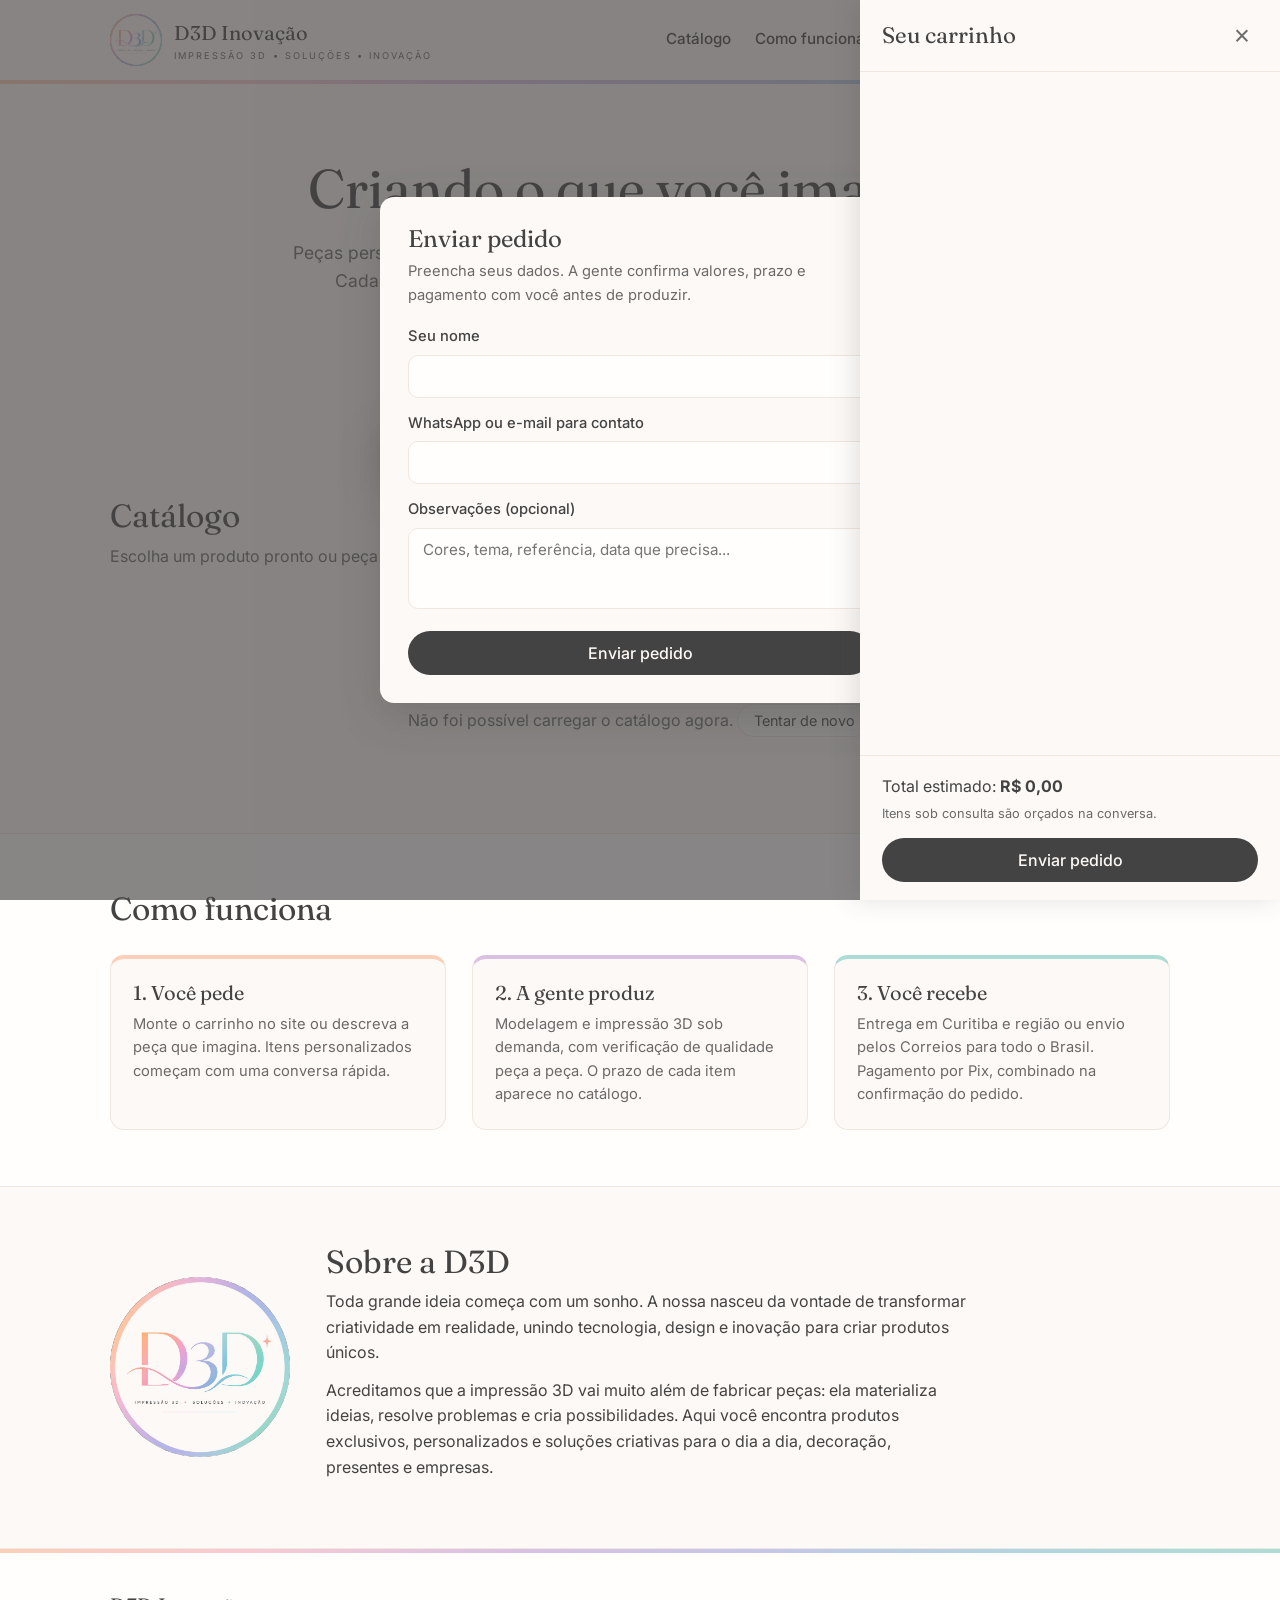
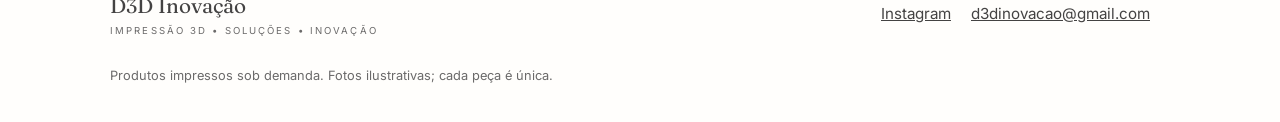
==== index.html @ 58ce74ce "feat: site do catálogo D3D com carrinho, API Apps Script e identidade da marca" ====
<!DOCTYPE html>
<html lang="pt-BR">
<head>
  <meta charset="UTF-8">
  <meta name="viewport" content="width=device-width, initial-scale=1.0">
  <title>D3D Inovação | Impressão 3D, Soluções e Inovação</title>
  <meta name="description" content="Catálogo da D3D Inovação: peças personalizadas, maquetes de relevo, mapas táteis e soluções em impressão 3D. Criando o que você imagina.">
  <meta property="og:title" content="D3D Inovação">
  <meta property="og:description" content="Impressão 3D, soluções e inovação. Criando o que você imagina.">
  <meta property="og:image" content="https://d3dinovacao.github.io/img/logo.jpeg">
  <meta property="og:url" content="https://d3dinovacao.github.io/">
  <meta property="og:type" content="website">
  <link rel="icon" href="img/logo.jpeg">
  <link rel="preconnect" href="https://fonts.googleapis.com">
  <link rel="preconnect" href="https://fonts.gstatic.com" crossorigin>
  <link href="https://fonts.googleapis.com/css2?family=Fraunces:opsz,wght@9..144,300;9..144,400;9..144,600&family=Inter:wght@400;500;600&display=swap" rel="stylesheet">
  <link rel="stylesheet" href="css/style.css">
</head>
<body>

  <header class="topo">
    <div class="topo-inner">
      <a class="marca" href="#inicio" aria-label="D3D Inovação, início">
        <img src="img/logo.jpeg" alt="Logo da D3D Inovação" class="marca-logo">
        <span class="marca-texto">
          <span class="marca-nome">D3D Inovação</span>
          <span class="marca-tagline">IMPRESSÃO 3D &bull; SOLUÇÕES &bull; INOVAÇÃO</span>
        </span>
      </a>
      <nav class="menu" aria-label="Navegação principal">
        <a href="#catalogo">Catálogo</a>
        <a href="#como-funciona">Como funciona</a>
        <a href="#sobre">Sobre</a>
        <a href="#contato">Contato</a>
      </nav>
      <button class="btn-carrinho" id="btn-carrinho" aria-label="Abrir carrinho">
        <svg viewBox="0 0 24 24" width="22" height="22" fill="none" stroke="currentColor" stroke-width="1.8" aria-hidden="true"><circle cx="9" cy="20" r="1.6"/><circle cx="17" cy="20" r="1.6"/><path d="M3 4h2l2.4 12h10.2l1.9-8H6.2"/></svg>
        <span>Carrinho</span>
        <span class="carrinho-badge" id="carrinho-badge" hidden>0</span>
      </button>
    </div>
    <div class="barra-gradiente" aria-hidden="true"></div>
  </header>

  <main id="inicio">

    <section class="hero">
      <div class="hero-inner">
        <h1>Criando o que você imagina</h1>
        <p class="hero-sub">Peças personalizadas, maquetes de relevo e soluções sob medida em impressão 3D. Cada projeto desenvolvido com cuidado, precisão e atenção aos detalhes.</p>
        <div class="hero-acoes">
          <a class="btn btn-primario" href="#catalogo">Ver catálogo</a>
          <a class="btn btn-secundario" href="#contato">Falar com a gente</a>
        </div>
      </div>
    </section>

    <section class="catalogo" id="catalogo">
      <div class="secao-inner">
        <h2>Catálogo</h2>
        <p class="secao-sub">Escolha um produto pronto ou peça uma versão personalizada. Tudo impresso sob demanda.</p>

        <div class="filtros" role="group" aria-label="Filtrar por categoria">
          <div class="filtros-chips" id="filtros-chips"></div>
          <label class="busca">
            <span class="visually-hidden">Buscar produto</span>
            <input type="search" id="busca-input" placeholder="Buscar produto...">
          </label>
        </div>

        <div class="grade" id="grade-produtos" aria-live="polite">
          <p class="estado" id="estado-catalogo">Carregando o catálogo...</p>
        </div>
      </div>
    </section>

    <section class="como-funciona" id="como-funciona">
      <div class="secao-inner">
        <h2>Como funciona</h2>
        <ol class="passos">
          <li>
            <h3>1. Você pede</h3>
            <p>Monte o carrinho no site ou descreva a peça que imagina. Itens personalizados começam com uma conversa rápida.</p>
          </li>
          <li>
            <h3>2. A gente produz</h3>
            <p>Modelagem e impressão 3D sob demanda, com verificação de qualidade peça a peça. O prazo de cada item aparece no catálogo.</p>
          </li>
          <li>
            <h3>3. Você recebe</h3>
            <p>Entrega em Curitiba e região ou envio pelos Correios para todo o Brasil. Pagamento por Pix, combinado na confirmação do pedido.</p>
          </li>
        </ol>
      </div>
    </section>

    <section class="sobre" id="sobre">
      <div class="secao-inner sobre-grid">
        <img src="img/logo.jpeg" alt="Marca circular da D3D Inovação" class="sobre-logo">
        <div>
          <h2>Sobre a D3D</h2>
          <p>Toda grande ideia começa com um sonho. A nossa nasceu da vontade de transformar criatividade em realidade, unindo tecnologia, design e inovação para criar produtos únicos.</p>
          <p>Acreditamos que a impressão 3D vai muito além de fabricar peças: ela materializa ideias, resolve problemas e cria possibilidades. Aqui você encontra produtos exclusivos, personalizados e soluções criativas para o dia a dia, decoração, presentes e empresas.</p>
        </div>
      </div>
    </section>

  </main>

  <footer class="rodape" id="contato">
    <div class="barra-gradiente" aria-hidden="true"></div>
    <div class="secao-inner rodape-grid">
      <div>
        <p class="rodape-marca">D3D Inovação</p>
        <p class="rodape-tagline">IMPRESSÃO 3D &bull; SOLUÇÕES &bull; INOVAÇÃO</p>
      </div>
      <ul class="rodape-contatos">
        <li><a id="link-instagram" href="https://www.instagram.com/d3dinovacao" target="_blank" rel="noopener">Instagram</a></li>
        <li><a id="link-email" href="mailto:d3dinovacao@gmail.com">d3dinovacao@gmail.com</a></li>
        <li><a id="link-whatsapp" href="#" hidden>WhatsApp</a></li>
      </ul>
      <p class="rodape-nota">Produtos impressos sob demanda. Fotos ilustrativas; cada peça é única.</p>
    </div>
  </footer>

  <!-- Carrinho -->
  <div class="drawer-fundo" id="drawer-fundo" hidden></div>
  <aside class="drawer" id="drawer-carrinho" aria-label="Carrinho de compras" hidden>
    <div class="drawer-topo">
      <h2>Seu carrinho</h2>
      <button class="btn-fechar" id="btn-fechar-carrinho" aria-label="Fechar carrinho">&times;</button>
    </div>
    <div class="drawer-itens" id="drawer-itens"></div>
    <div class="drawer-rodape">
      <p class="drawer-total">Total estimado: <strong id="drawer-total">R$ 0,00</strong></p>
      <p class="drawer-obs">Itens sob consulta são orçados na conversa.</p>
      <button class="btn btn-primario btn-cheio" id="btn-finalizar">Enviar pedido</button>
    </div>
  </aside>

  <!-- Modal de produto -->
  <div class="modal-fundo" id="modal-fundo" hidden>
    <div class="modal" role="dialog" aria-modal="true" aria-labelledby="modal-titulo">
      <button class="btn-fechar" id="btn-fechar-modal" aria-label="Fechar">&times;</button>
      <div id="modal-conteudo"></div>
    </div>
  </div>

  <!-- Modal de checkout -->
  <div class="modal-fundo" id="checkout-fundo" hidden>
    <div class="modal" role="dialog" aria-modal="true" aria-labelledby="checkout-titulo">
      <button class="btn-fechar" id="btn-fechar-checkout" aria-label="Fechar">&times;</button>
      <h2 id="checkout-titulo">Enviar pedido</h2>
      <p class="checkout-sub">Preencha seus dados. A gente confirma valores, prazo e pagamento com você antes de produzir.</p>
      <form id="form-checkout">
        <label>Seu nome
          <input type="text" name="nome" required maxlength="120" autocomplete="name">
        </label>
        <label>WhatsApp ou e-mail para contato
          <input type="text" name="contato" required maxlength="120" autocomplete="tel">
        </label>
        <label>Observações (opcional)
          <textarea name="observacoes" rows="3" maxlength="500" placeholder="Cores, tema, referência, data que precisa..."></textarea>
        </label>
        <button class="btn btn-primario btn-cheio" type="submit" id="btn-enviar-pedido">Enviar pedido</button>
        <p class="checkout-erro" id="checkout-erro" hidden></p>
      </form>
      <div id="checkout-sucesso" hidden></div>
    </div>
  </div>

  <div class="toast" id="toast" role="status" hidden></div>

  <script src="js/config.js"></script>
  <script src="js/app.js"></script>

  <!-- Tracking de visitas (LGPD: 18 campos anônimos, sem cookies e sem dados pessoais) -->
  <script>
  (function(){var T=(window.D3D_CONFIG||{}).TRACKING_URL;if(!T)return;function d(){var u=navigator.userAgent.toLowerCase();if(/tablet|ipad|playbook|silk/i.test(u))return'tablet';if(/mobile|iphone|ipod|android|blackberry|opera mini|iemobile/i.test(u))return'mobile';return'desktop'}function g(p){try{return new URLSearchParams(location.search).get(p)||''}catch(e){return''}}var o={timestamp:new Date().toISOString(),timezone:Intl.DateTimeFormat().resolvedOptions().timeZone||'',timezoneOffset:new Date().getTimezoneOffset(),page:location.href,pathname:location.pathname,referrer:document.referrer||'direct',pageTitle:document.title,language:navigator.language||'',deviceType:d(),screenOrientation:screen.orientation?screen.orientation.type.split('-')[0]:'',connectionType:navigator.connection?navigator.connection.effectiveType:'',loadTime:0,utmSource:g('utm_source'),utmMedium:g('utm_medium'),utmCampaign:g('utm_campaign'),utmTerm:g('utm_term'),utmContent:g('utm_content'),prefersColorScheme:matchMedia('(prefers-color-scheme:dark)').matches?'dark':'light',origin:location.origin};function s(){setTimeout(function(){o.loadTime=Math.round(performance.now());fetch(T,{method:'POST',mode:'no-cors',headers:{'Content-Type':'text/plain'},body:JSON.stringify(o)}).catch(function(){})},100)}if(document.readyState==='complete')s();else addEventListener('load',s)})();
  </script>
</body>
</html>
---- css/style.css ----
/* D3D Inovação - identidade do BRAND.md
   Fundo off-white, texto grafite, paleta pastel só como acento. */

:root {
  --coral: #FDCFB9;
  --rosa: #F8CBD4;
  --lilas: #DAC1E4;
  --azul-lavanda: #C4C6E9;
  --azul-gelo: #B0D5E0;
  --verde-agua: #ACDDD4;
  --off-white: #FDF9F6;
  --grafite: #444343;
  --grafite-suave: #6b6a6a;
  --card: #FFFEFC;
  --borda: #f0e7e0;
  --gradiente: linear-gradient(90deg, var(--coral), var(--rosa), var(--lilas), var(--azul-lavanda), var(--azul-gelo), var(--verde-agua));
  --sombra: 0 2px 14px rgba(68, 67, 67, 0.08);
  --raio: 14px;
  --fonte-titulo: "Fraunces", Georgia, serif;
  --fonte-corpo: "Inter", system-ui, -apple-system, sans-serif;
}

* { box-sizing: border-box; margin: 0; padding: 0; }

html { scroll-behavior: smooth; }

body {
  background: var(--off-white);
  color: var(--grafite);
  font-family: var(--fonte-corpo);
  font-size: 16px;
  line-height: 1.6;
}

img { max-width: 100%; display: block; }

h1, h2, h3 { font-family: var(--fonte-titulo); font-weight: 400; line-height: 1.2; }

a { color: var(--grafite); }

.visually-hidden {
  position: absolute; width: 1px; height: 1px;
  clip: rect(0 0 0 0); overflow: hidden; white-space: nowrap;
}

/* ---------------------------------------------------------------- topo */

.topo {
  position: sticky; top: 0; z-index: 40;
  background: rgba(253, 249, 246, 0.94);
  backdrop-filter: blur(8px);
}

.topo-inner {
  max-width: 1100px; margin: 0 auto; padding: 14px 20px;
  display: flex; align-items: center; gap: 24px;
}

.marca { display: flex; align-items: center; gap: 12px; text-decoration: none; }

.marca-logo { width: 52px; height: 52px; border-radius: 50%; object-fit: cover; }

.marca-nome { display: block; font-family: var(--fonte-titulo); font-size: 1.25rem; }

.marca-tagline {
  display: block; font-size: 0.58rem; letter-spacing: 0.22em;
  color: var(--grafite-suave); text-transform: uppercase;
}

.menu { display: flex; gap: 20px; margin-left: auto; }

.menu a {
  text-decoration: none; font-size: 0.95rem; font-weight: 500;
  padding: 6px 2px; border-bottom: 2px solid transparent;
}

.menu a:hover { border-bottom-color: var(--azul-gelo); }

.btn-carrinho {
  display: flex; align-items: center; gap: 8px;
  background: var(--card); border: 1px solid var(--borda);
  border-radius: 999px; padding: 9px 18px;
  font-family: var(--fonte-corpo); font-size: 0.95rem; font-weight: 500;
  color: var(--grafite); cursor: pointer; position: relative;
}

.btn-carrinho:hover { box-shadow: var(--sombra); }

.carrinho-badge {
  position: absolute; top: -6px; right: -6px;
  background: var(--grafite); color: var(--off-white);
  border-radius: 999px; min-width: 22px; height: 22px;
  display: flex; align-items: center; justify-content: center;
  font-size: 0.75rem; font-weight: 600; padding: 0 6px;
}

.barra-gradiente { height: 4px; background: var(--gradiente); }

/* ---------------------------------------------------------------- hero */

.hero { padding: 72px 20px 64px; text-align: center; }

.hero-inner { max-width: 720px; margin: 0 auto; }

.hero h1 { font-size: clamp(2.1rem, 5vw, 3.4rem); margin-bottom: 18px; }

.hero-sub { font-size: 1.1rem; color: var(--grafite-suave); margin-bottom: 30px; }

.hero-acoes { display: flex; gap: 14px; justify-content: center; flex-wrap: wrap; }

/* --------------------------------------------------------------- botões */

.btn {
  display: inline-block; padding: 12px 26px; border-radius: 999px;
  font-family: var(--fonte-corpo); font-size: 1rem; font-weight: 500;
  text-decoration: none; cursor: pointer; border: none;
}

.btn-primario { background: var(--grafite); color: var(--off-white); }

.btn-primario:hover { background: #2f2e2e; }

.btn-secundario {
  background: transparent; color: var(--grafite);
  border: 1px solid var(--grafite);
}

.btn-secundario:hover { background: rgba(68, 67, 67, 0.06); }

.btn-cheio { width: 100%; }

.btn[disabled] { opacity: 0.55; cursor: wait; }

/* --------------------------------------------------------------- seções */

.secao-inner { max-width: 1100px; margin: 0 auto; padding: 56px 20px; }

.secao-inner h2 { font-size: 2rem; margin-bottom: 8px; }

.secao-sub { color: var(--grafite-suave); margin-bottom: 28px; }

/* -------------------------------------------------------------- filtros */

.filtros {
  display: flex; gap: 16px; align-items: center; flex-wrap: wrap;
  margin-bottom: 28px;
}

.filtros-chips { display: flex; gap: 8px; flex-wrap: wrap; }

.chip {
  border: 1px solid var(--borda); background: var(--card);
  border-radius: 999px; padding: 7px 16px; cursor: pointer;
  font-family: var(--fonte-corpo); font-size: 0.9rem; color: var(--grafite);
}

.chip:hover { box-shadow: var(--sombra); }

.chip.ativo { background: var(--grafite); color: var(--off-white); border-color: var(--grafite); }

.busca { margin-left: auto; }

.busca input {
  border: 1px solid var(--borda); background: var(--card);
  border-radius: 999px; padding: 9px 18px; min-width: 220px;
  font-family: var(--fonte-corpo); font-size: 0.95rem; color: var(--grafite);
}

.busca input:focus { outline: 2px solid var(--azul-lavanda); }

/* ---------------------------------------------------------------- grade */

.grade {
  display: grid; gap: 22px;
  grid-template-columns: repeat(auto-fill, minmax(240px, 1fr));
}

.estado { grid-column: 1 / -1; text-align: center; color: var(--grafite-suave); padding: 40px 0; }

.card-produto {
  background: var(--card); border: 1px solid var(--borda);
  border-radius: var(--raio); overflow: hidden;
  display: flex; flex-direction: column;
  transition: box-shadow 0.15s ease, transform 0.15s ease;
}

.card-produto:hover { box-shadow: var(--sombra); transform: translateY(-2px); }

.card-img {
  aspect-ratio: 4 / 3; display: flex; align-items: center; justify-content: center;
  font-family: var(--fonte-titulo); font-size: 3rem; color: rgba(68, 67, 67, 0.5);
  background: var(--off-white); cursor: pointer; border: none; width: 100%; padding: 0;
}

.card-img img { width: 100%; height: 100%; object-fit: cover; }

.card-corpo { padding: 16px 18px 18px; display: flex; flex-direction: column; gap: 8px; flex: 1; }

.card-badge {
  align-self: flex-start; font-size: 0.72rem; letter-spacing: 0.08em;
  text-transform: uppercase; background: var(--off-white);
  border: 1px solid var(--borda); border-radius: 999px; padding: 3px 10px;
  color: var(--grafite-suave);
}

.card-nome {
  font-family: var(--fonte-corpo); font-weight: 600; font-size: 1.02rem;
  cursor: pointer; background: none; border: none; text-align: left;
  color: var(--grafite); padding: 0;
}

.card-nome:hover { text-decoration: underline; }

.card-desc { font-size: 0.88rem; color: var(--grafite-suave); flex: 1; }

.card-preco { font-weight: 600; font-size: 1.05rem; }

.card-prazo { font-size: 0.8rem; color: var(--grafite-suave); }

.card-acoes { display: flex; gap: 10px; margin-top: 6px; }

.card-acoes .btn { padding: 9px 16px; font-size: 0.9rem; flex: 1; text-align: center; }

/* --------------------------------------------------------- como funciona */

.como-funciona { background: var(--card); border-top: 1px solid var(--borda); border-bottom: 1px solid var(--borda); }

.passos {
  list-style: none; display: grid; gap: 26px; margin-top: 26px;
  grid-template-columns: repeat(auto-fit, minmax(240px, 1fr));
}

.passos h3 { font-size: 1.25rem; margin-bottom: 8px; }

.passos li {
  background: var(--off-white); border: 1px solid var(--borda);
  border-radius: var(--raio); padding: 22px;
  border-top: 4px solid var(--azul-gelo);
}

.passos li:nth-child(1) { border-top-color: var(--coral); }
.passos li:nth-child(2) { border-top-color: var(--lilas); }
.passos li:nth-child(3) { border-top-color: var(--verde-agua); }

.passos p { font-size: 0.92rem; color: var(--grafite-suave); }

/* ---------------------------------------------------------------- sobre */

.sobre-grid { display: grid; grid-template-columns: 180px 1fr; gap: 36px; align-items: center; }

.sobre-logo { width: 180px; height: 180px; border-radius: 50%; object-fit: cover; }

.sobre p { margin-bottom: 12px; max-width: 640px; }

@media (max-width: 640px) {
  .sobre-grid { grid-template-columns: 1fr; text-align: center; }
  .sobre-logo { margin: 0 auto; }
  .sobre p { text-align: left; }
}

/* --------------------------------------------------------------- rodapé */

.rodape { background: var(--card); border-top: 1px solid var(--borda); }

.rodape .barra-gradiente { margin-bottom: 0; }

.rodape-grid { display: flex; flex-wrap: wrap; gap: 28px; align-items: center; padding: 36px 20px; }

.rodape-marca { font-family: var(--fonte-titulo); font-size: 1.3rem; }

.rodape-tagline { font-size: 0.6rem; letter-spacing: 0.22em; color: var(--grafite-suave); }

.rodape-contatos { list-style: none; display: flex; gap: 20px; flex-wrap: wrap; margin-left: auto; }

.rodape-contatos a { font-size: 0.95rem; }

.rodape-nota { width: 100%; font-size: 0.8rem; color: var(--grafite-suave); }

/* --------------------------------------------------------------- drawer */

.drawer-fundo, .modal-fundo {
  position: fixed; inset: 0; background: rgba(68, 67, 67, 0.4); z-index: 50;
}

.drawer {
  position: fixed; top: 0; right: 0; bottom: 0; width: min(420px, 100vw);
  background: var(--off-white); z-index: 60; display: flex; flex-direction: column;
  box-shadow: -6px 0 24px rgba(68, 67, 67, 0.15);
}

.drawer-topo {
  display: flex; align-items: center; justify-content: space-between;
  padding: 18px 22px; border-bottom: 1px solid var(--borda);
}

.drawer-topo h2 { font-size: 1.4rem; }

.btn-fechar {
  background: none; border: none; font-size: 1.7rem; line-height: 1;
  cursor: pointer; color: var(--grafite-suave); padding: 4px 8px;
}

.btn-fechar:hover { color: var(--grafite); }

.drawer-itens { flex: 1; overflow-y: auto; padding: 16px 22px; }

.drawer-vazio { color: var(--grafite-suave); text-align: center; padding: 40px 0; }

.item-carrinho {
  display: flex; gap: 12px; align-items: center;
  padding: 12px 0; border-bottom: 1px solid var(--borda);
}

.item-info { flex: 1; }

.item-nome { font-weight: 600; font-size: 0.95rem; }

.item-preco { font-size: 0.85rem; color: var(--grafite-suave); }

.item-qtd { display: flex; align-items: center; gap: 8px; }

.item-qtd button {
  width: 28px; height: 28px; border-radius: 50%;
  border: 1px solid var(--borda); background: var(--card);
  cursor: pointer; font-size: 1rem; color: var(--grafite);
}

.item-qtd button:hover { box-shadow: var(--sombra); }

.item-remover {
  background: none; border: none; color: var(--grafite-suave);
  cursor: pointer; font-size: 0.8rem; text-decoration: underline;
}

.drawer-rodape { padding: 18px 22px; border-top: 1px solid var(--borda); }

.drawer-total { margin-bottom: 4px; }

.drawer-obs { font-size: 0.8rem; color: var(--grafite-suave); margin-bottom: 14px; }

/* ---------------------------------------------------------------- modal */

.modal-fundo { display: flex; align-items: center; justify-content: center; padding: 20px; }

.modal {
  background: var(--off-white); border-radius: var(--raio);
  max-width: 520px; width: 100%; max-height: 90vh; overflow-y: auto;
  padding: 28px; position: relative; box-shadow: 0 12px 40px rgba(68, 67, 67, 0.25);
}

.modal .btn-fechar { position: absolute; top: 12px; right: 12px; }

.modal h2 { font-size: 1.5rem; margin-bottom: 6px; padding-right: 30px; }

.modal-img {
  aspect-ratio: 4 / 3; border-radius: 10px; overflow: hidden;
  display: flex; align-items: center; justify-content: center;
  font-family: var(--fonte-titulo); font-size: 4rem; color: rgba(68, 67, 67, 0.5);
  background: var(--off-white); margin-bottom: 16px;
}

.modal-img img { width: 100%; height: 100%; object-fit: cover; }

.modal-categoria { font-size: 0.8rem; letter-spacing: 0.08em; text-transform: uppercase; color: var(--grafite-suave); }

.modal-desc { margin: 10px 0 14px; color: var(--grafite-suave); }

.modal-preco { font-size: 1.3rem; font-weight: 600; margin-bottom: 4px; }

.modal-prazo { font-size: 0.85rem; color: var(--grafite-suave); margin-bottom: 18px; }

/* ------------------------------------------------------------- checkout */

.checkout-sub { color: var(--grafite-suave); font-size: 0.92rem; margin: 6px 0 18px; }

#form-checkout label { display: block; margin-bottom: 14px; font-weight: 500; font-size: 0.92rem; }

#form-checkout input, #form-checkout textarea {
  width: 100%; margin-top: 6px; padding: 11px 14px;
  border: 1px solid var(--borda); border-radius: 10px;
  background: var(--card); font-family: var(--fonte-corpo);
  font-size: 0.95rem; color: var(--grafite); resize: vertical;
}

#form-checkout input:focus, #form-checkout textarea:focus { outline: 2px solid var(--azul-lavanda); }

.checkout-erro { color: #a33; font-size: 0.88rem; margin-top: 10px; }

.checkout-sucesso-caixa { text-align: center; padding: 10px 0; }

.checkout-sucesso-caixa h3 { font-size: 1.3rem; margin-bottom: 10px; }

.checkout-sucesso-caixa p { color: var(--grafite-suave); font-size: 0.92rem; margin-bottom: 16px; }

/* ---------------------------------------------------------------- toast */

.toast {
  position: fixed; bottom: 24px; left: 50%; transform: translateX(-50%);
  background: var(--grafite); color: var(--off-white);
  padding: 12px 22px; border-radius: 999px; font-size: 0.92rem;
  z-index: 80; box-shadow: var(--sombra);
}

/* ----------------------------------------------------------- responsivo */

@media (max-width: 760px) {
  .menu { display: none; }
  .topo-inner { gap: 12px; }
  .btn-carrinho { margin-left: auto; }
  .busca { margin-left: 0; width: 100%; }
  .busca input { width: 100%; }
}

@media (prefers-reduced-motion: reduce) {
  html { scroll-behavior: auto; }
  .card-produto { transition: none; }
}
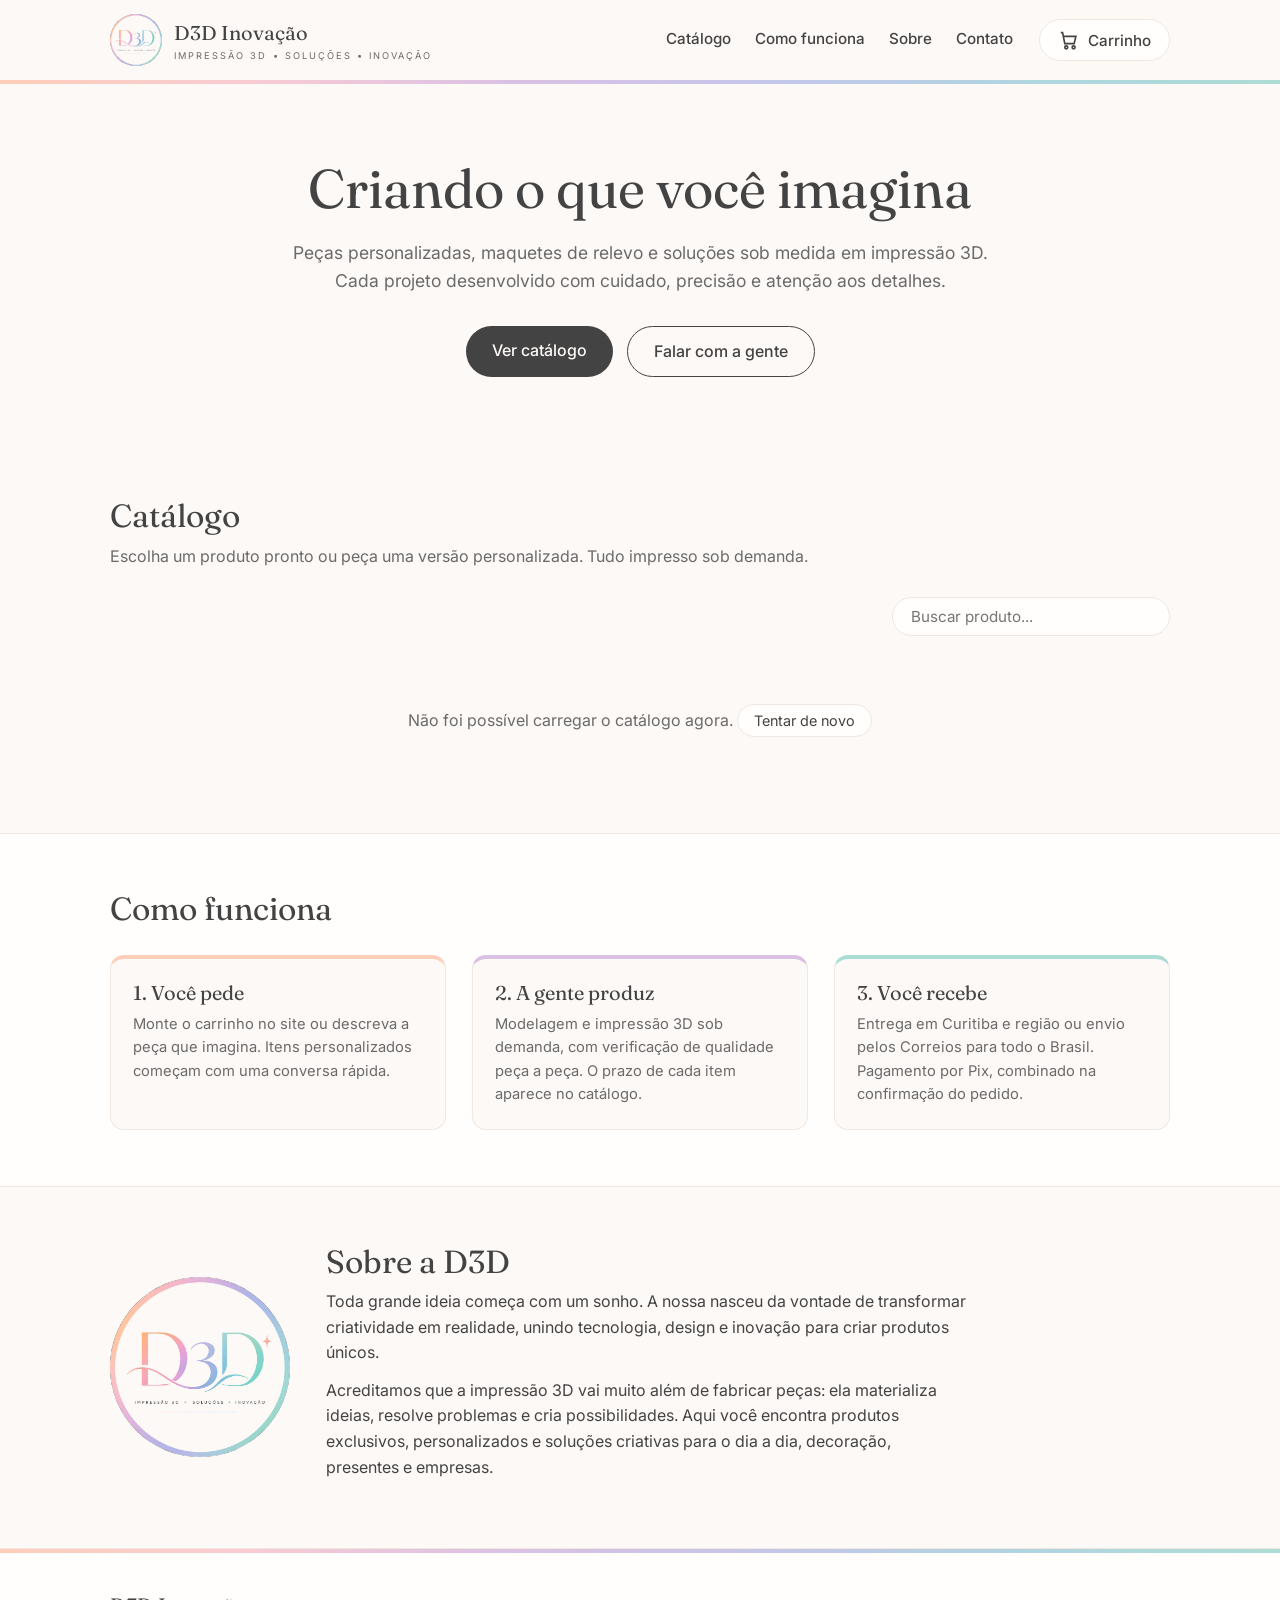
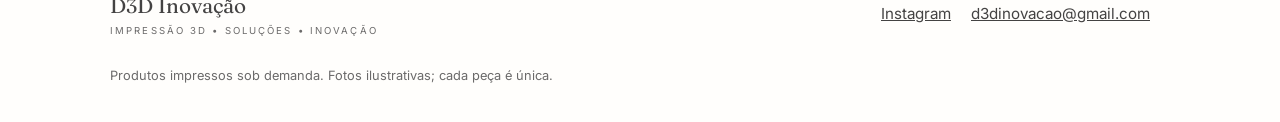
==== commit d0024451: "fix: hardening da revisão: setup fora da web, preço por id no servidor, anti formula injection, foco" ====
--- a/index.html
+++ b/index.html
@@ -68,7 +68,8 @@
           </label>
         </div>
 
-        <div class="grade" id="grade-produtos" aria-live="polite">
+        <p id="resultado-busca" class="visually-hidden" aria-live="polite"></p>
+        <div class="grade" id="grade-produtos">
           <p class="estado" id="estado-catalogo">Carregando o catálogo...</p>
         </div>
       </div>
--- a/css/style.css
+++ b/css/style.css
@@ -22,7 +22,11 @@
 
 * { box-sizing: border-box; margin: 0; padding: 0; }
 
-html { scroll-behavior: smooth; }
+[hidden] { display: none !important; }
+
+body.sem-scroll { overflow: hidden; }
+
+html { scroll-behavior: smooth; scroll-padding-top: 96px; }
 
 body {
   background: var(--off-white);
@@ -166,7 +170,7 @@
   font-family: var(--fonte-corpo); font-size: 0.95rem; color: var(--grafite);
 }
 
-.busca input:focus { outline: 2px solid var(--azul-lavanda); }
+.busca input:focus { outline: 2px solid var(--grafite); outline-offset: 1px; }
 
 /* ---------------------------------------------------------------- grade */
 
@@ -302,7 +306,7 @@
 
 .btn-fechar:hover { color: var(--grafite); }
 
-.drawer-itens { flex: 1; overflow-y: auto; padding: 16px 22px; }
+.drawer-itens { flex: 1; overflow-y: auto; padding: 16px 22px; overscroll-behavior: contain; }
 
 .drawer-vazio { color: var(--grafite-suave); text-align: center; padding: 40px 0; }
 
@@ -346,6 +350,7 @@
   background: var(--off-white); border-radius: var(--raio);
   max-width: 520px; width: 100%; max-height: 90vh; overflow-y: auto;
   padding: 28px; position: relative; box-shadow: 0 12px 40px rgba(68, 67, 67, 0.25);
+  overscroll-behavior: contain;
 }
 
 .modal .btn-fechar { position: absolute; top: 12px; right: 12px; }
@@ -382,7 +387,7 @@
   font-size: 0.95rem; color: var(--grafite); resize: vertical;
 }
 
-#form-checkout input:focus, #form-checkout textarea:focus { outline: 2px solid var(--azul-lavanda); }
+#form-checkout input:focus, #form-checkout textarea:focus { outline: 2px solid var(--grafite); outline-offset: 1px; }
 
 .checkout-erro { color: #a33; font-size: 0.88rem; margin-top: 10px; }
 
@@ -404,9 +409,13 @@
 /* ----------------------------------------------------------- responsivo */
 
 @media (max-width: 760px) {
-  .menu { display: none; }
-  .topo-inner { gap: 12px; }
+  .topo-inner { gap: 12px; flex-wrap: wrap; padding-bottom: 8px; }
   .btn-carrinho { margin-left: auto; }
+  .menu {
+    order: 3; width: 100%; margin-left: 0;
+    overflow-x: auto; white-space: nowrap; gap: 16px;
+    -webkit-overflow-scrolling: touch;
+  }
   .busca { margin-left: 0; width: 100%; }
   .busca input { width: 100%; }
 }
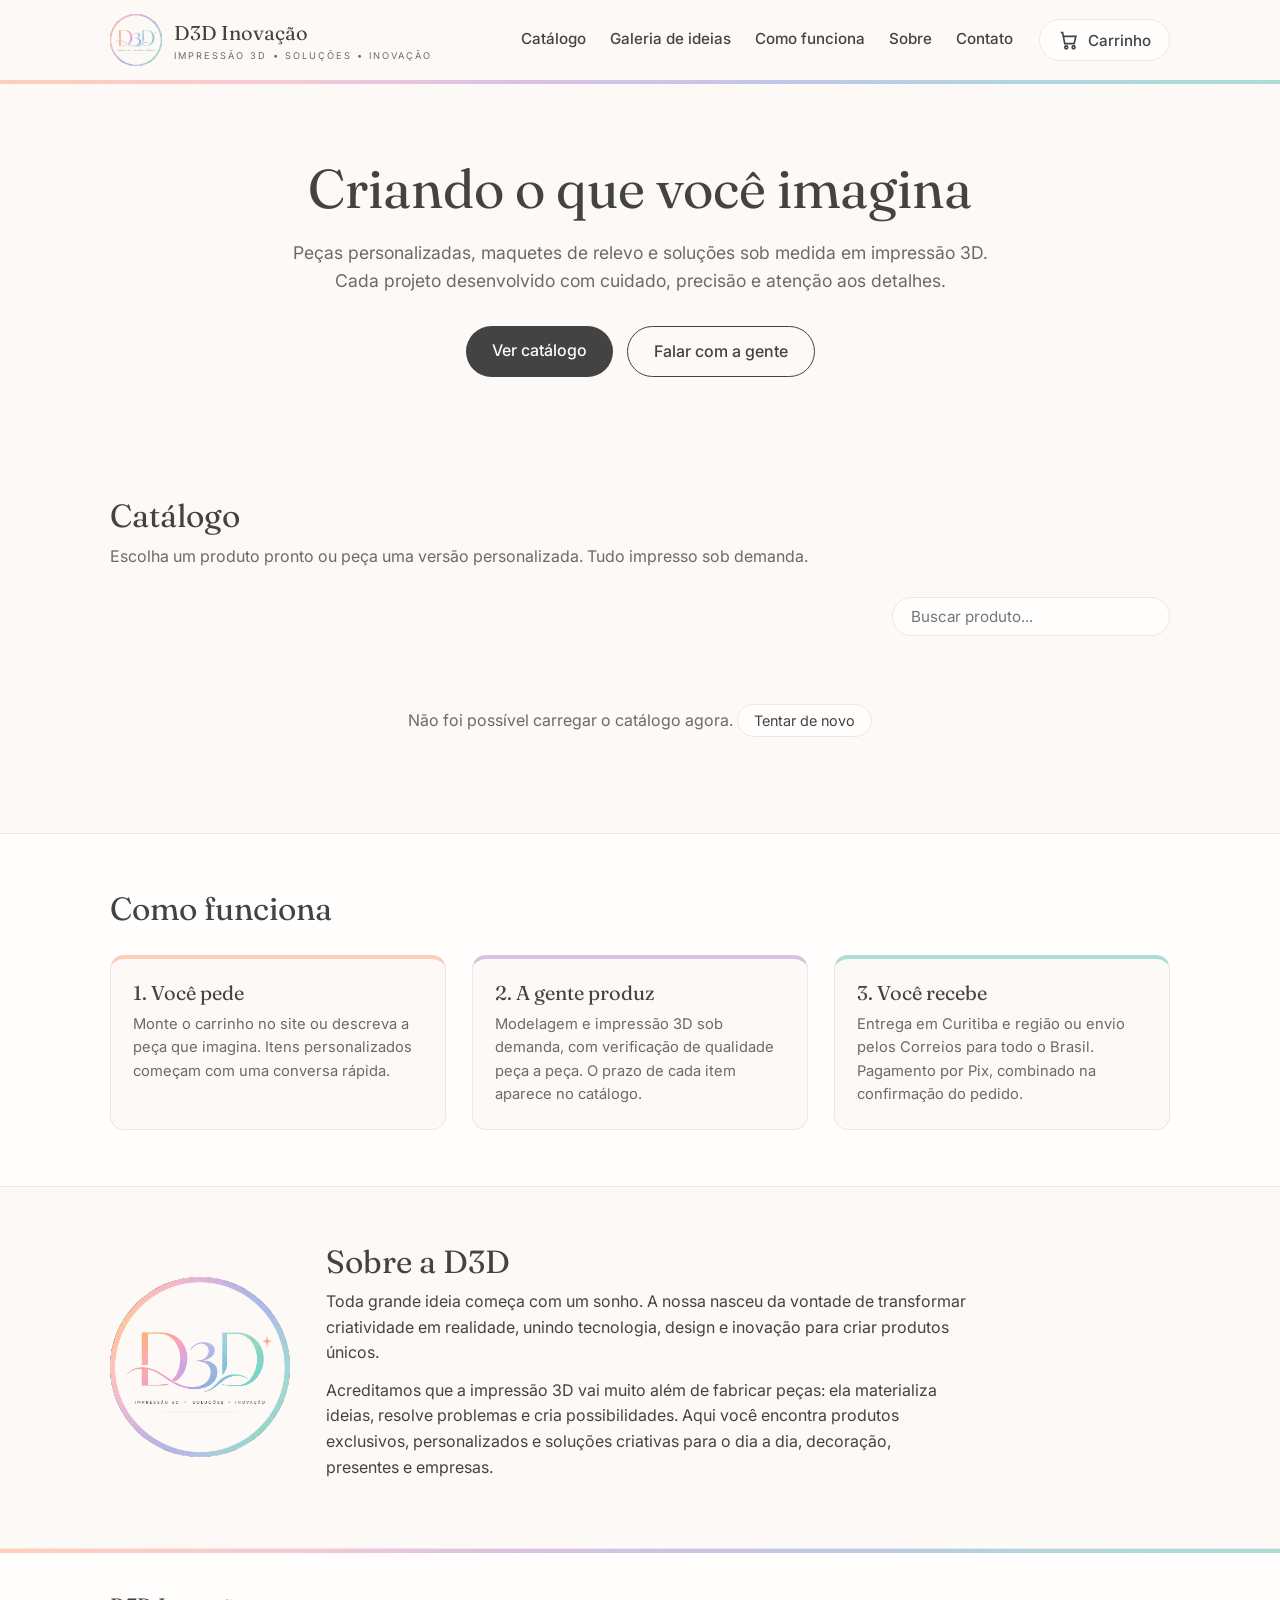
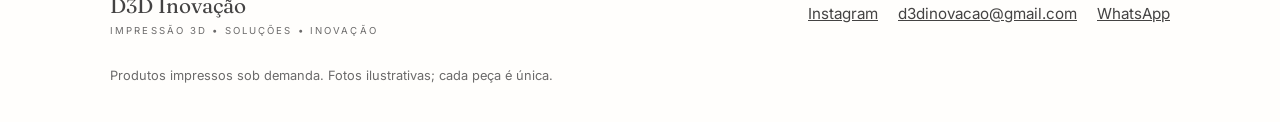
==== commit 16b5af0f: "feat: galeria de ideias com 4160 projetos codificados (SF/MW), midia via CDN das fontes" ====
--- a/index.html
+++ b/index.html
@@ -29,6 +29,7 @@
       </a>
       <nav class="menu" aria-label="Navegação principal">
         <a href="#catalogo">Catálogo</a>
+        <a href="galeria.html">Galeria de ideias</a>
         <a href="#como-funciona">Como funciona</a>
         <a href="#sobre">Sobre</a>
         <a href="#contato">Contato</a>
@@ -133,8 +134,7 @@
     </div>
     <div class="drawer-itens" id="drawer-itens"></div>
     <div class="drawer-rodape">
-      <p class="drawer-total">Total estimado: <strong id="drawer-total">R$ 0,00</strong></p>
-      <p class="drawer-obs">Itens sob consulta são orçados na conversa.</p>
+      <p class="drawer-obs">Valores e prazo são confirmados na conversa, sem compromisso.</p>
       <button class="btn btn-primario btn-cheio" id="btn-finalizar">Enviar pedido</button>
     </div>
   </aside>
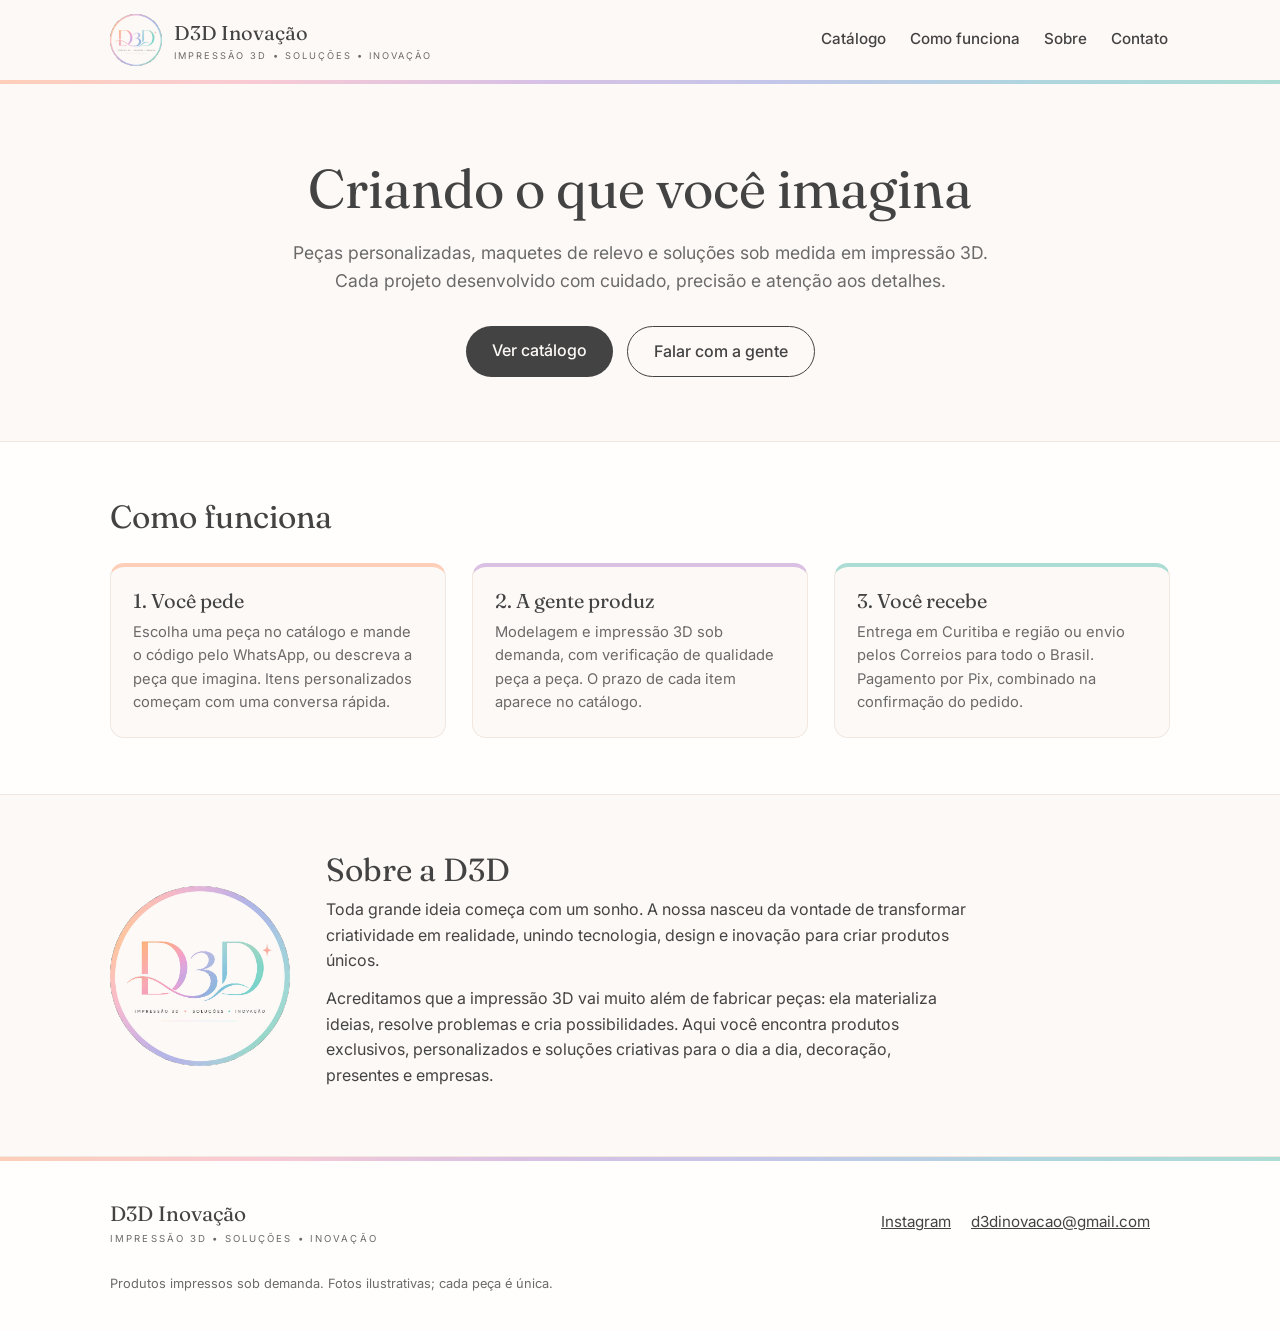
==== commit ad3272fe: "feat: galeria vira o catalogo; categoria Brindes Corporativos (BR-001..007, referencias sem logo); r" ====
--- a/index.html
+++ b/index.html
@@ -28,17 +28,11 @@
         </span>
       </a>
       <nav class="menu" aria-label="Navegação principal">
-        <a href="#catalogo">Catálogo</a>
-        <a href="galeria.html">Galeria de ideias</a>
+        <a href="catalogo.html">Catálogo</a>
         <a href="#como-funciona">Como funciona</a>
         <a href="#sobre">Sobre</a>
         <a href="#contato">Contato</a>
       </nav>
-      <button class="btn-carrinho" id="btn-carrinho" aria-label="Abrir carrinho">
-        <svg viewBox="0 0 24 24" width="22" height="22" fill="none" stroke="currentColor" stroke-width="1.8" aria-hidden="true"><circle cx="9" cy="20" r="1.6"/><circle cx="17" cy="20" r="1.6"/><path d="M3 4h2l2.4 12h10.2l1.9-8H6.2"/></svg>
-        <span>Carrinho</span>
-        <span class="carrinho-badge" id="carrinho-badge" hidden>0</span>
-      </button>
     </div>
     <div class="barra-gradiente" aria-hidden="true"></div>
   </header>
@@ -50,28 +44,8 @@
         <h1>Criando o que você imagina</h1>
         <p class="hero-sub">Peças personalizadas, maquetes de relevo e soluções sob medida em impressão 3D. Cada projeto desenvolvido com cuidado, precisão e atenção aos detalhes.</p>
         <div class="hero-acoes">
-          <a class="btn btn-primario" href="#catalogo">Ver catálogo</a>
+          <a class="btn btn-primario" href="catalogo.html">Ver catálogo</a>
           <a class="btn btn-secundario" href="#contato">Falar com a gente</a>
-        </div>
-      </div>
-    </section>
-
-    <section class="catalogo" id="catalogo">
-      <div class="secao-inner">
-        <h2>Catálogo</h2>
-        <p class="secao-sub">Escolha um produto pronto ou peça uma versão personalizada. Tudo impresso sob demanda.</p>
-
-        <div class="filtros" role="group" aria-label="Filtrar por categoria">
-          <div class="filtros-chips" id="filtros-chips"></div>
-          <label class="busca">
-            <span class="visually-hidden">Buscar produto</span>
-            <input type="search" id="busca-input" placeholder="Buscar produto...">
-          </label>
-        </div>
-
-        <p id="resultado-busca" class="visually-hidden" aria-live="polite"></p>
-        <div class="grade" id="grade-produtos">
-          <p class="estado" id="estado-catalogo">Carregando o catálogo...</p>
         </div>
       </div>
     </section>
@@ -82,7 +56,7 @@
         <ol class="passos">
           <li>
             <h3>1. Você pede</h3>
-            <p>Monte o carrinho no site ou descreva a peça que imagina. Itens personalizados começam com uma conversa rápida.</p>
+            <p>Escolha uma peça no catálogo e mande o código pelo WhatsApp, ou descreva a peça que imagina. Itens personalizados começam com uma conversa rápida.</p>
           </li>
           <li>
             <h3>2. A gente produz</h3>
@@ -125,55 +99,7 @@
     </div>
   </footer>
 
-  <!-- Carrinho -->
-  <div class="drawer-fundo" id="drawer-fundo" hidden></div>
-  <aside class="drawer" id="drawer-carrinho" aria-label="Carrinho de compras" hidden>
-    <div class="drawer-topo">
-      <h2>Seu carrinho</h2>
-      <button class="btn-fechar" id="btn-fechar-carrinho" aria-label="Fechar carrinho">&times;</button>
-    </div>
-    <div class="drawer-itens" id="drawer-itens"></div>
-    <div class="drawer-rodape">
-      <p class="drawer-obs">Valores e prazo são confirmados na conversa, sem compromisso.</p>
-      <button class="btn btn-primario btn-cheio" id="btn-finalizar">Enviar pedido</button>
-    </div>
-  </aside>
-
-  <!-- Modal de produto -->
-  <div class="modal-fundo" id="modal-fundo" hidden>
-    <div class="modal" role="dialog" aria-modal="true" aria-labelledby="modal-titulo">
-      <button class="btn-fechar" id="btn-fechar-modal" aria-label="Fechar">&times;</button>
-      <div id="modal-conteudo"></div>
-    </div>
-  </div>
-
-  <!-- Modal de checkout -->
-  <div class="modal-fundo" id="checkout-fundo" hidden>
-    <div class="modal" role="dialog" aria-modal="true" aria-labelledby="checkout-titulo">
-      <button class="btn-fechar" id="btn-fechar-checkout" aria-label="Fechar">&times;</button>
-      <h2 id="checkout-titulo">Enviar pedido</h2>
-      <p class="checkout-sub">Preencha seus dados. A gente confirma valores, prazo e pagamento com você antes de produzir.</p>
-      <form id="form-checkout">
-        <label>Seu nome
-          <input type="text" name="nome" required maxlength="120" autocomplete="name">
-        </label>
-        <label>WhatsApp ou e-mail para contato
-          <input type="text" name="contato" required maxlength="120" autocomplete="tel">
-        </label>
-        <label>Observações (opcional)
-          <textarea name="observacoes" rows="3" maxlength="500" placeholder="Cores, tema, referência, data que precisa..."></textarea>
-        </label>
-        <button class="btn btn-primario btn-cheio" type="submit" id="btn-enviar-pedido">Enviar pedido</button>
-        <p class="checkout-erro" id="checkout-erro" hidden></p>
-      </form>
-      <div id="checkout-sucesso" hidden></div>
-    </div>
-  </div>
-
-  <div class="toast" id="toast" role="status" hidden></div>
-
   <script src="js/config.js"></script>
-  <script src="js/app.js"></script>
 
   <!-- Tracking de visitas (LGPD: 18 campos anônimos, sem cookies e sem dados pessoais) -->
   <script>
